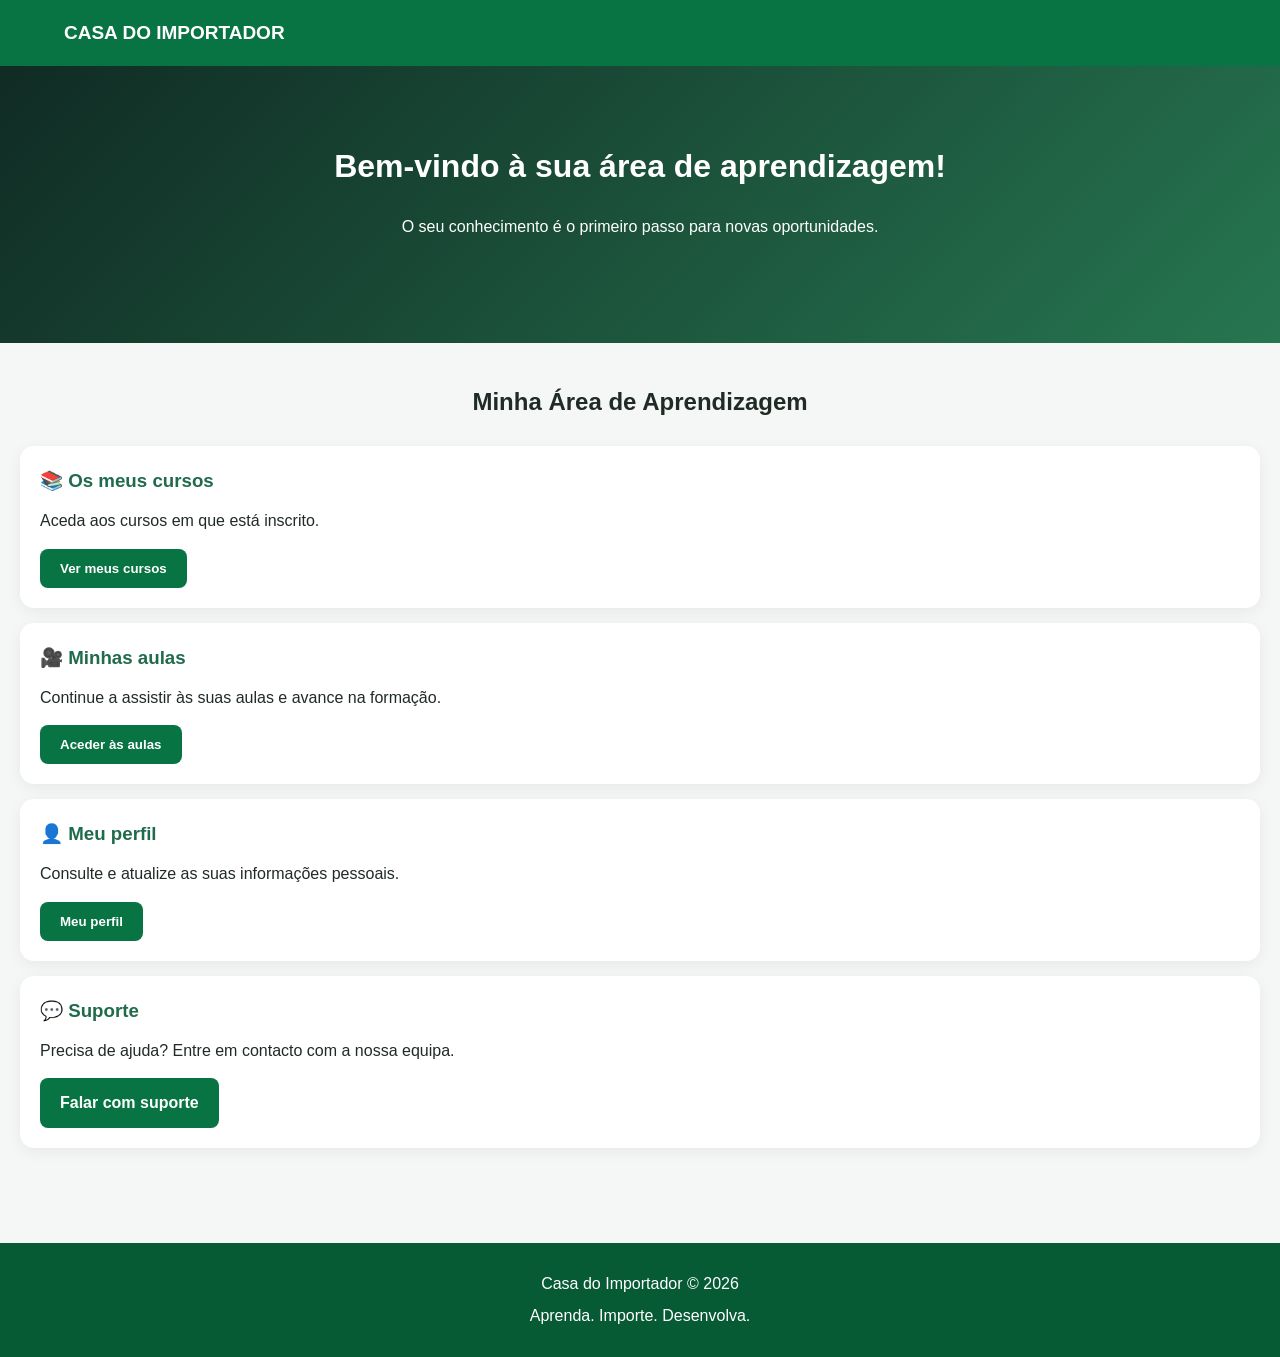
==== aluno.html @ 01f2515a "Primeira versão da Casa do Importador" ====
<!DOCTYPE html>
<html lang="pt">
<head>
<meta charset="UTF-8">
<meta name="viewport" content="width=device-width, initial-scale=1.0">
<title>Área do Aluno | Casa do Importador</title>
<link rel="stylesheet" href="style.css">
</head>

<body>

<header>
    <div class="logo">CASA DO IMPORTADOR</div>
</header>

<section class="hero">
    <h1>Bem-vindo à sua área de aprendizagem!</h1>
    <p>O seu conhecimento é o primeiro passo para novas oportunidades.</p>
</section>

<section class="section">

    <h2>Minha Área de Aprendizagem</h2>

    <div class="card">
        <h3>📚 Os meus cursos</h3>
        <p>Aceda aos cursos em que está inscrito.</p>
        <button class="btn">Ver meus cursos</button>
    </div>

    <div class="card">
        <h3>🎥 Minhas aulas</h3>
        <p>Continue a assistir às suas aulas e avance na formação.</p>
        <button class="btn">Aceder às aulas</button>
    </div>

    <div class="card">
        <h3>👤 Meu perfil</h3>
        <p>Consulte e atualize as suas informações pessoais.</p>
        <button class="btn">Meu perfil</button>
    </div>

    <div class="card">
        <h3>💬 Suporte</h3>
        <p>Precisa de ajuda? Entre em contacto com a nossa equipa.</p>
        <a href="https://wa.me/" class="btn">Falar com suporte</a>
    </div>

</section>

<footer>
    <p>Casa do Importador © 2026</p>
    <p>Aprenda. Importe. Desenvolva.</p>
</footer>

</body>
</html>
---- style.css ----
* {
    margin: 0;
    padding: 0;
    box-sizing: border-box;
    font-family: Arial, sans-serif;
}

body {
    background: #f5f7f5;
    color: #172b24;
}

header {
    background: #102b24;
    color: white;
    padding: 20px;
    display: flex;
    justify-content: space-between;
    align-items: center;
}

.logo {
    font-size: 19px;
    font-weight: bold;
}

#menuBtn {
    background: none;
    color: white;
    border: none;
    font-size: 26px;
}

nav {
    display: none;
    background: #173e31;
    padding: 15px;
}

nav.active {
    display: flex;
    flex-direction: column;
    gap: 18px;
}

nav a {
    color: white;
    text-decoration: none;
}

.hero {
    background: linear-gradient(135deg, #102b24, #267650);
    color: white;
    text-align: center;
    padding: 75px 22px;
}

.hero h1 {
    font-size: 32px;
    margin-bottom: 20px;
}

.hero p {
    line-height: 1.7;
    margin-bottom: 28px;
}

.btn {
    display: inline-block;
    background: #e9b949;
    color: #102b24;
    padding: 13px 22px;
    border: none;
    border-radius: 7px;
    text-decoration: none;
    font-weight: bold;
    margin-top: 15px;
}

.section {
    padding: 40px 20px;
}

.section h2 {
    text-align: center;
    margin-bottom: 25px;
}

.card {
    background: white;
    padding: 25px;
    border-radius: 12px;
    margin-bottom: 20px;
    box-shadow: 0 3px 12px #00000010;
}

.card h3 {
    color: #216b4d;
    margin-bottom: 12px;
}

.card p {
    line-height: 1.6;
}

.about {
    background: #e7eee9;
    text-align: center;
    line-height: 1.8;
}

footer {
    background: #102b24;
    color: white;
    text-align: center;
    padding: 30px;
    line-height: 2;
}input {
    width: 100%;
    padding: 14px;
    margin-top: 8px;
    margin-bottom: 20px;
    border: 1px solid #ddd;
    border-radius: 7px;
    font-size: 16px;
}

label {
    font-weight: bold;
    display: block;
}

form .btn {
    width: 100%;
    cursor: pointer;
}/* FORMULÁRIO DE REGISTO - CASA DO IMPORTADOR */

.auth-container {
    width: 90%;
    max-width: 430px;
    margin: 55px auto;
    padding: 35px 25px;
    background: #ffffff;
    border-radius: 18px;
    box-shadow: 0 8px 30px rgba(0,0,0,0.10);
    box-sizing: border-box;
}

body {
    background: #f3f6fa;
    font-family: Arial, sans-serif;
    color: #1d2939;
}

.auth-container h1 {
    text-align: center;
    color: #087443;
    font-size: 25px;
    margin-bottom: 25px;
}

.auth-container h2 {
    text-align: center;
    font-size: 21px;
    margin-bottom: 10px;
}

.auth-container p {
    text-align: center;
    color: #667085;
    line-height: 1.6;
}

.auth-container label {
    display: block;
    margin-top: 18px;
    margin-bottom: 8px;
    font-weight: bold;
}

.auth-container input {
    width: 100%;
    padding: 14px;
    border: 1px solid #d0d5dd;
    border-radius: 9px;
    box-sizing: border-box;
    font-size: 15px;
    outline: none;
}

.auth-container input:focus {
    border-color: #087443;
    box-shadow: 0 0 0 3px rgba(8,116,67,0.10);
}

.auth-container button {
    width: 100%;
    padding: 15px;
    margin-top: 25px;
    background: #087443;
    color: white;
    border: none;
    border-radius: 9px;
    font-size: 16px;
    font-weight: bold;
    cursor: pointer;
}

.auth-container button:disabled {
    opacity: 0.6;
}

.auth-container a {
    color: #087443;
    font-weight: bold;
    text-decoration: none;
}

#mensagem {
    margin-top: 15px;
    font-weight: bold;
    overflow-wrap: anywhere;
}/* IDENTIDADE VISUAL CASA DO IMPORTADOR */

:root {
    --verde: #087443;
    --verde-escuro: #065a34;
    --dourado: #e9ad35;
    --fundo: #f4f7f5;
    --texto: #202b25;
    --branco: #ffffff;
}

body {
    margin: 0;
    font-family: Arial, sans-serif;
    background: var(--fundo);
    color: var(--texto);
    line-height: 1.6;
}

header {
    background: var(--verde);
    color: var(--branco);
    padding: 18px 5%;
}

header h1 {
    margin: 0;
}

nav {
    display: flex;
    flex-wrap: wrap;
    gap: 15px;
    margin-top: 12px;
}

nav a {
    color: var(--branco);
    text-decoration: none;
    font-weight: bold;
}

nav a:hover {
    color: var(--dourado);
}

button, .btn {
    background: var(--verde);
    color: var(--branco);
    border: none;
    border-radius: 8px;
    padding: 12px 20px;
    font-weight: bold;
    cursor: pointer;
}

button:hover, .btn:hover {
    background: var(--verde-escuro);
}

.card, .course-card {
    background: var(--branco);
    border-radius: 14px;
    padding: 20px;
    margin: 15px 0;
    box-shadow: 0 4px 15px rgba(0,0,0,0.06);
}

footer {
    background: var(--verde-escuro);
    color: var(--branco);
    text-align: center;
    padding: 25px 15px;
    margin-top: 40px;
}

a {
    transition: 0.2s;
}

input, select, textarea {
    font-family: Arial, sans-serif;
}
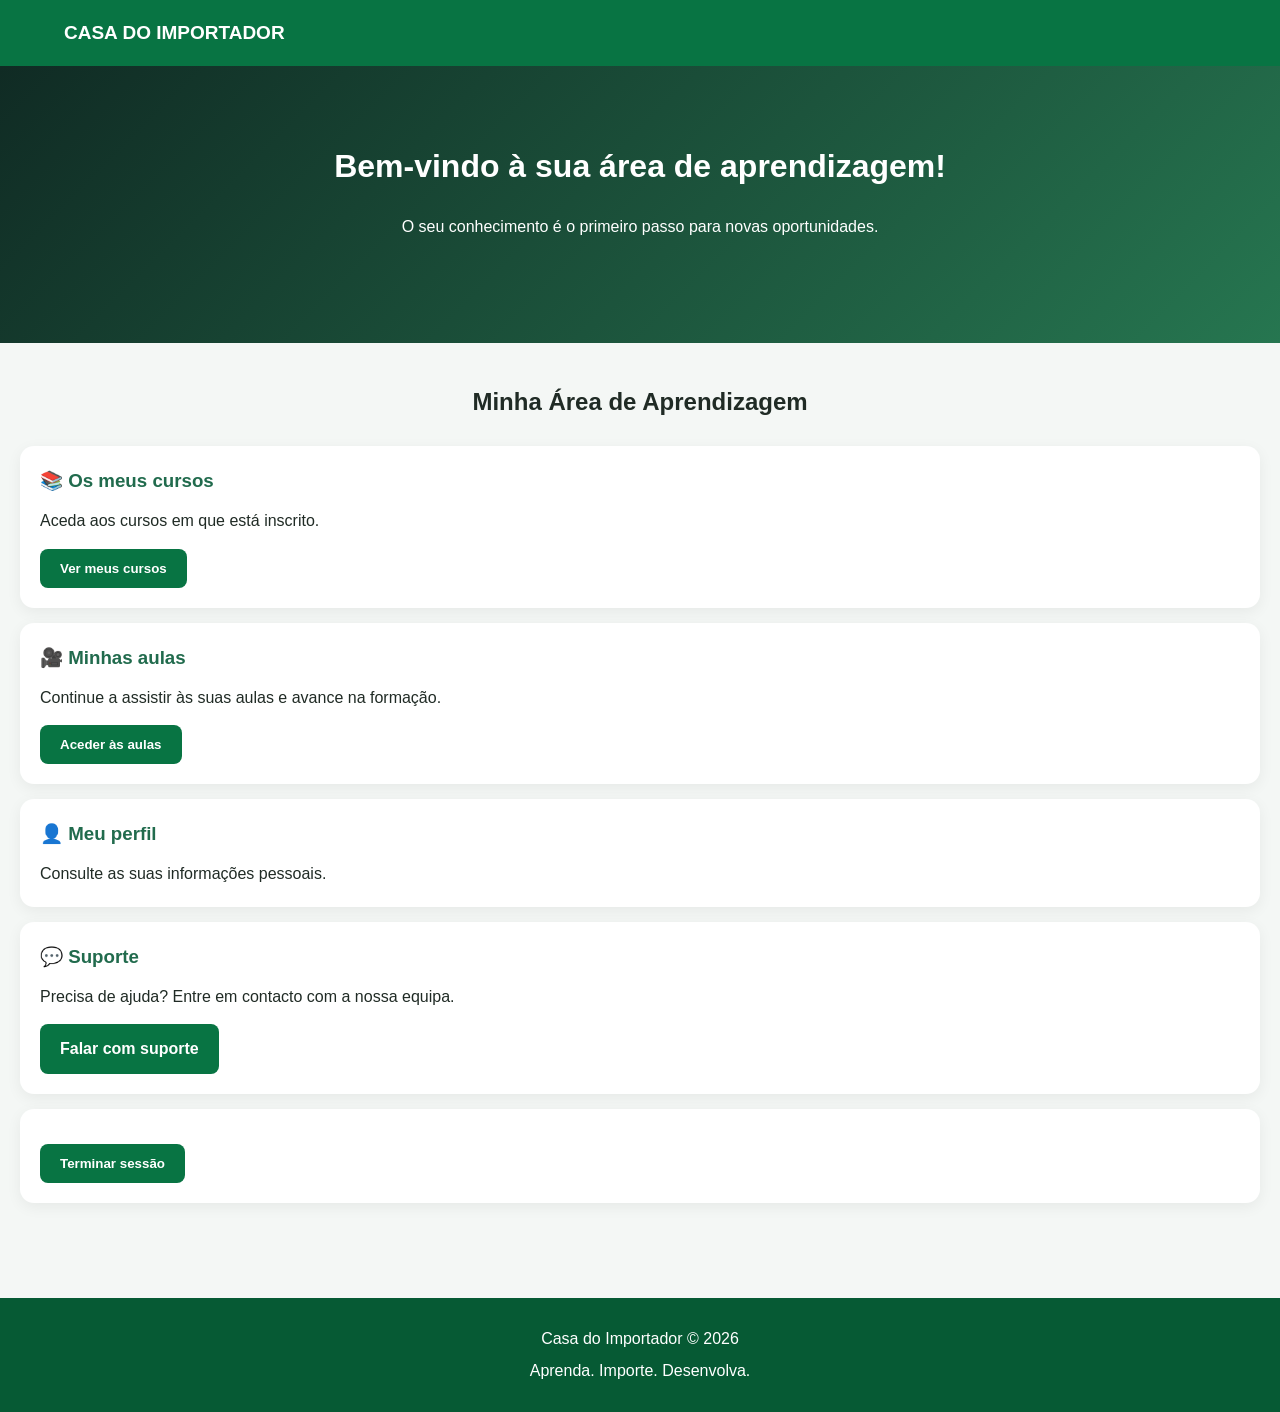
==== commit b0f7d8bb: "Atualizar plataforma Casa do Importador." ====
--- a/aluno.html
+++ b/aluno.html
@@ -1,57 +1,90 @@
-<!DOCTYPE html>
-<html lang="pt">
+<!DOCTYPE html><html lang="pt">
 <head>
 <meta charset="UTF-8">
 <meta name="viewport" content="width=device-width, initial-scale=1.0">
 <title>Área do Aluno | Casa do Importador</title>
 <link rel="stylesheet" href="style.css">
-</head>
-
-<body>
-
-<header>
+</head><body><header>
     <div class="logo">CASA DO IMPORTADOR</div>
-</header>
-
-<section class="hero">
+</header><section class="hero">
     <h1>Bem-vindo à sua área de aprendizagem!</h1>
     <p>O seu conhecimento é o primeiro passo para novas oportunidades.</p>
-</section>
+    <p id="emailAluno"></p>
+</section><section class="section"><h2>Minha Área de Aprendizagem</h2>
 
-<section class="section">
+<div class="card">
+    <h3>📚 Os meus cursos</h3>
+    <p>Aceda aos cursos em que está inscrito.</p>
+    <button class="btn" onclick="location.href='cursos.html'">
+        Ver meus cursos
+    </button>
+</div>
 
-    <h2>Minha Área de Aprendizagem</h2>
+<div class="card">
+    <h3>🎥 Minhas aulas</h3>
+    <p>Continue a assistir às suas aulas e avance na formação.</p>
+    <button class="btn" onclick="location.href='cursos.html'">
+        Aceder às aulas
+    </button>
+</div>
 
-    <div class="card">
-        <h3>📚 Os meus cursos</h3>
-        <p>Aceda aos cursos em que está inscrito.</p>
-        <button class="btn">Ver meus cursos</button>
-    </div>
+<div class="card">
+    <h3>👤 Meu perfil</h3>
+    <p>Consulte as suas informações pessoais.</p>
+</div>
 
-    <div class="card">
-        <h3>🎥 Minhas aulas</h3>
-        <p>Continue a assistir às suas aulas e avance na formação.</p>
-        <button class="btn">Aceder às aulas</button>
-    </div>
+<div class="card">
+    <h3>💬 Suporte</h3>
+    <p>Precisa de ajuda? Entre em contacto com a nossa equipa.</p>
+    <a href="https://wa.me/" class="btn">Falar com suporte</a>
+</div>
 
-    <div class="card">
-        <h3>👤 Meu perfil</h3>
-        <p>Consulte e atualize as suas informações pessoais.</p>
-        <button class="btn">Meu perfil</button>
-    </div>
+<div class="card">
+    <button class="btn" id="logoutButton">
+        Terminar sessão
+    </button>
+</div>
 
-    <div class="card">
-        <h3>💬 Suporte</h3>
-        <p>Precisa de ajuda? Entre em contacto com a nossa equipa.</p>
-        <a href="https://wa.me/" class="btn">Falar com suporte</a>
-    </div>
-
-</section>
-
-<footer>
+</section><footer>
     <p>Casa do Importador © 2026</p>
     <p>Aprenda. Importe. Desenvolva.</p>
-</footer>
+</footer><script type="module">
 
-</body>
+import { supabase } from './supabase.js';
+
+const emailAluno = document.getElementById('emailAluno');
+const logoutButton = document.getElementById('logoutButton');
+
+async function verificarSessao() {
+
+    const { data, error } = await supabase.auth.getSession();
+
+    if (error || !data.session) {
+        window.location.replace('login.html');
+        return;
+    }
+
+    emailAluno.textContent = data.session.user.email;
+
+}
+
+logoutButton.addEventListener('click', async () => {
+
+    logoutButton.disabled = true;
+
+    const { error } = await supabase.auth.signOut();
+
+    if (error) {
+        alert('Não foi possível terminar a sessão.');
+        logoutButton.disabled = false;
+        return;
+    }
+
+    window.location.replace('login.html');
+
+});
+
+verificarSessao();
+
+</script></body>
 </html>
